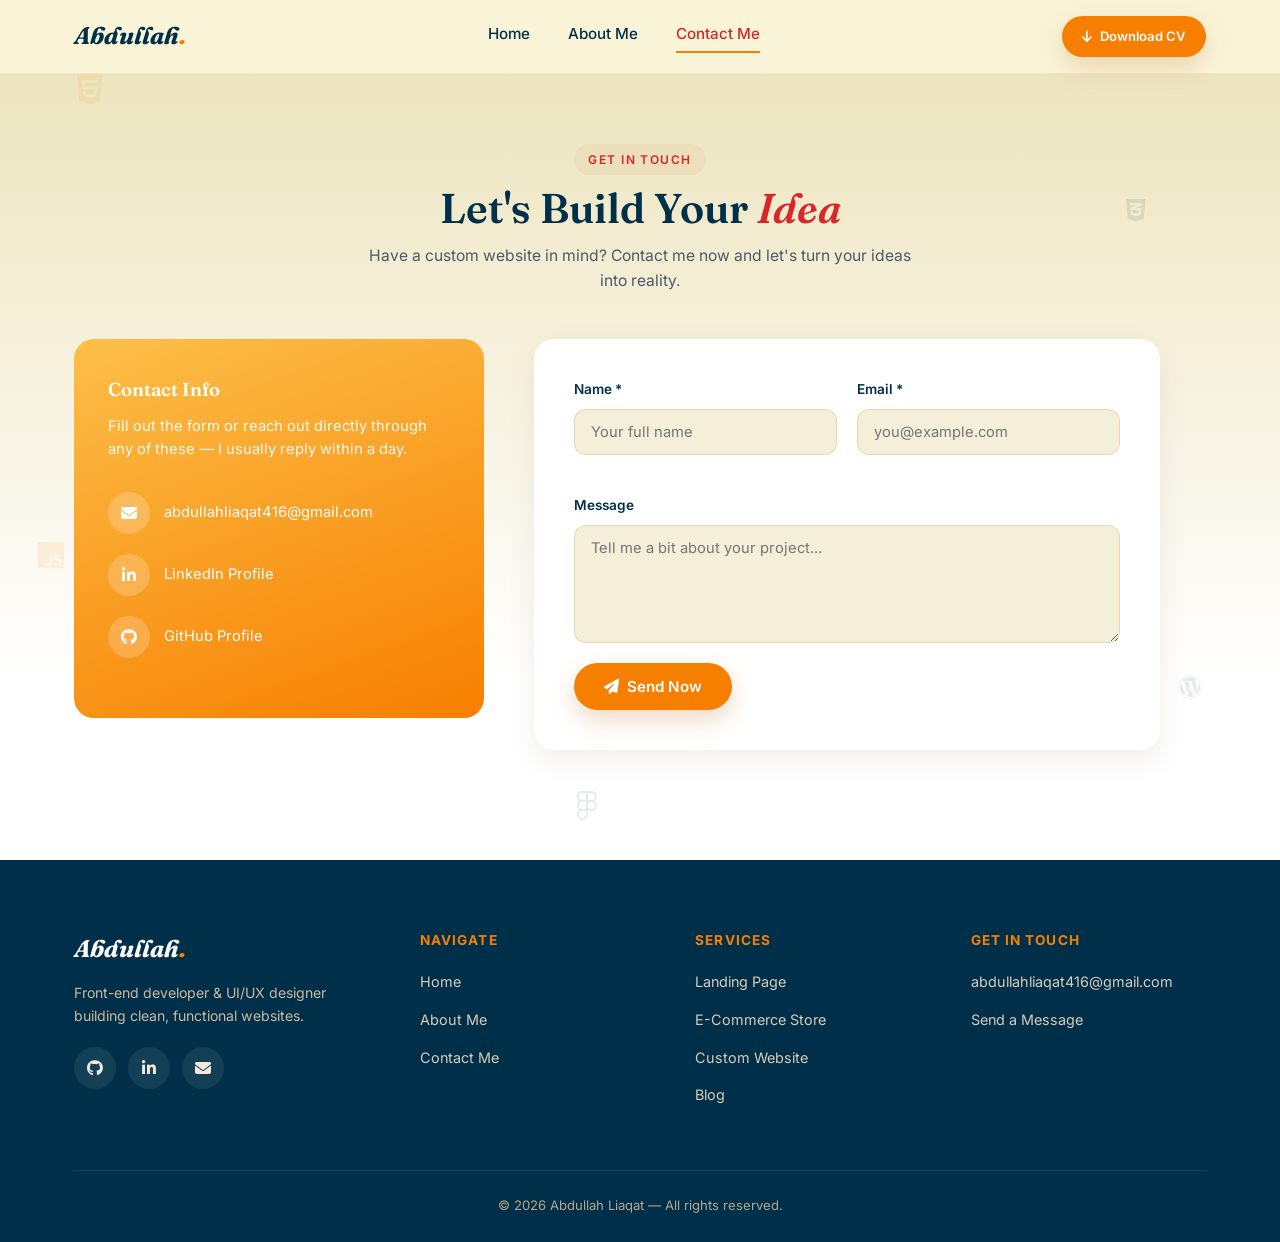
==== contact.html @ 0ad5adff "First Draft First Draft. Where 3 landing pages is only putted." ====
<!DOCTYPE html>
<html lang="en">
<head>
<meta charset="UTF-8">
<meta name="viewport" content="width=device-width, initial-scale=1.0, maximum-scale=5.0">
<title>Contact Me — Abdullah</title>
<link rel="stylesheet" href="style.css">
<link rel="stylesheet" href="https://cdnjs.cloudflare.com/ajax/libs/font-awesome/6.5.1/css/all.min.css">
</head>
<body>

<div class="bg-icons">
  <i class="fa-brands fa-html5"></i>
  <i class="fa-brands fa-css3-alt"></i>
  <i class="fa-brands fa-js"></i>
  <i class="fa-brands fa-wordpress"></i>
  <i class="fa-solid fa-pen-ruler"></i>
  <i class="fa-brands fa-figma"></i>
</div>

<header class="navbar">
  <div class="container nav-inner">
    <a href="index.html" class="logo">Abdullah<span>.</span></a>
    <nav class="nav-links">
      <a href="index.html">Home</a>
      <a href="about.html">About Me</a>
      <a href="contact.html">Contact Me</a>
    </nav>
    <div class="nav-cta">
      <a href="#" class="btn btn-primary btn-sm"><i class="fa-solid fa-arrow-down"></i> Download CV</a>
      <button class="hamburger" aria-label="Toggle menu"><span></span><span></span><span></span></button>
    </div>
  </div>
</header>

<section style="padding-top:70px;">
  <div class="container">
    <span class="eyebrow" style="display:block;text-align:center;width:fit-content;margin:0 auto 10px;">Get In Touch</span>
    <h2 class="section-title reveal">Let's Build Your <span class="accent">Idea</span></h2>
    <p class="section-sub reveal">Have a custom website in mind? Contact me now and let's turn your ideas into reality.</p>

    <div class="contact-grid">
      <div class="contact-info-card reveal">
        <h3>Contact Info</h3>
        <p>Fill out the form or reach out directly through any of these — I usually reply within a day.</p>

        <div class="contact-info-row">
          <a class="circle-icon" href="https://mail.google.com/mail/?view=cm&fs=1&to=abdullahliaqat416@gmail.com&su=Let's%20Work%20Together" target="_blank"><i class="fa-solid fa-envelope"></i></a>

          <span>abdullahliaqat416@gmail.com</span>
        </div>
        <div class="contact-info-row">
           <a class="circle-icon" href="https://www.linkedin.com/in/abdullah-liaqat-480a60387" target="_blank"><i class="fa-brands fa-linkedin-in"></i></a>

          <a href="https://www.linkedin.com/in/abdullah-liaqat-480a60387" target="_blank">LinkedIn Profile</a>
        </div>
        <div class="contact-info-row">
          <a href="https://github.com/abdullahliaqat416-coder" target="_blank" class="circle-icon"><i class="fa-brands fa-github"></i></a>
          <a href="https://github.com/abdullahliaqat416-coder" target="_blank">GitHub Profile</a>
        </div>
      </div>

      <form class="contact-form reveal" id="contactForm">
        <div class="form-row">
          <div class="form-group">
            <label for="cf-name">Name *</label>
            <input type="text" id="cf-name" name="name" placeholder="Your full name" required>
          </div>
          <div class="form-group">
            <label for="cf-email">Email *</label>
            <input type="email" id="cf-email" name="email" placeholder="you@example.com" required>
          </div>
        </div>
        <div class="form-group">
          <label for="cf-order">Message</label>
          <textarea id="cf-order" name="order" rows="5" placeholder="Tell me a bit about your project..."></textarea>
        </div>
        <button type="submit" class="btn btn-primary"><i class="fa-solid fa-paper-plane"></i> Send Now</button>
        <div class="form-success" id="formSuccess"></div>
      </form>
    </div>
  </div>
</section>

<footer style="margin-top:20px;">
  <div class="container">
    <div class="footer-grid">
      <div class="footer-brand">
        <a href="index.html" class="logo">Abdullah<span>.</span></a>
        <p>Front-end developer &amp; UI/UX designer building clean, functional websites.</p>
        <div class="footer-socials">
          <a href="https://github.com/abdullahliaqat416-coder" target="_blank" class="circle-icon" aria-label="GitHub"><i class="fa-brands fa-github"></i></a>
          <a href="https://www.linkedin.com/in/abdullah-liaqat-480a60387" target="_blank" class="circle-icon" aria-label="LinkedIn"><i class="fa-brands fa-linkedin-in"></i></a>
          <a href="https://mail.google.com/mail/?view=cm&fs=1&to=abdullahliaqat416@gmail.com&su=Let's%20Work%20Together" target="_blank" class="circle-icon" aria-label="Email"><i class="fa-solid fa-envelope"></i></a>
        </div>
      </div>
      <div class="footer-col">
        <h5>Navigate</h5>
        <ul>
          <li><a href="index.html">Home</a></li>
          <li><a href="about.html">About Me</a></li>
          <li><a href="contact.html">Contact Me</a></li>
        </ul>
      </div>
      <div class="footer-col">
        <h5>Services</h5>
        <ul>
          <li><a href="index.html#services">Landing Page</a></li>
          <li><a href="index.html#services">E-Commerce Store</a></li>
          <li><a href="index.html#services">Custom Website</a></li>
          <li><a href="index.html#services">Blog</a></li>
        </ul>
      </div>
      <div class="footer-col">
        <h5>Get In Touch</h5>
        <ul>
          <li><a href="https://mail.google.com/mail/?view=cm&fs=1&to=abdullahliaqat416@gmail.com&su=Let's%20Work%20Together" target="_blank">abdullahliaqat416@gmail.com</a></li>
          <li><a href="contact.html">Send a Message</a></li>
        </ul>
      </div>
    </div>
    <div class="footer-bottom">© 2026 Abdullah Liaqat — All rights reserved.</div>
  </div>
</footer>

<script src="script.js"></script>
</body>
</html>
---- style.css ----
/* =========================================================
   Abdullah — Portfolio | style.css
   Palette: Golden Summer Fields
   ========================================================= */

@import url('https://fonts.googleapis.com/css2?family=Fraunces:ital,opsz,wght@0,9..144,400;0,9..144,600;0,9..144,700;1,9..144,500&family=Inter:wght@400;500;600;700&display=swap');

:root{
  --bronze: #F77F00;        /* Vivid Tangerine — primary accent / buttons */
  --bronze-dark: #D62828;   /* Flag Red — hover states, strong accent */
  --papaya: #EAE2B7;        /* Vanilla Custard — background top */
  --cornsilk: #F5EFD9;      /* Vanilla Custard, lightened — background mid / form fields */
  --beige: #FCE9C6;         /* Sunflower Gold, lightened — section backgrounds */
  --tea: #FCBF49;           /* Sunflower Gold — gradients, highlights */
  --tea-dark: #003049;      /* Deep Space Blue — icon accents, dark UI bits */

  --ink: #003049;           /* Deep Space Blue — main text / dark footer bg */
  --ink-soft: #4a5a68;      /* softened navy — secondary/paragraph text */
  --white: #ffffff;

  --radius: 20px;
  --radius-sm: 12px;
  --shadow: 0 10px 30px rgba(75, 53, 30, 0.08);
  --shadow-hover: 0 16px 40px rgba(75, 53, 30, 0.14);

  --font-display: 'Fraunces', serif;
  --font-body: 'Inter', sans-serif;
}

*{ margin:0; padding:0; box-sizing:border-box; }
html{ scroll-behavior:smooth; }

body{
  font-family: var(--font-body);
  color: var(--ink);
  background: linear-gradient(180deg, var(--papaya) 0%, var(--cornsilk) 26%, #ffffff 55%);
  overflow-x: hidden;
  line-height: 1.6;
}

img{ max-width:100%; display:block; }
a{ text-decoration:none; color:inherit; }
ul{ list-style:none; }
button{ font-family:inherit; cursor:pointer; border:none; background:none; }

.container{
  width:100%;
  max-width: 1180px;
  margin: 0 auto;
  padding: 0 24px;
}

.eyebrow{
  display:inline-block;
  font-family: var(--font-body);
  font-weight:600;
  letter-spacing: .12em;
  text-transform: uppercase;
  font-size: 0.75rem;
  color: var(--bronze-dark);
  background: rgba(212,163,115,0.14);
  padding: 6px 14px;
  border-radius: 999px;
  margin-bottom: 14px;
}

h1,h2,h3,h4{
  font-family: var(--font-display);
  color: var(--ink);
  line-height: 1.15;
  font-weight: 600;
}

.section-title{
  font-size: clamp(1.8rem, 3.4vw, 2.6rem);
  text-align:center;
  margin-bottom: 10px;
}
.section-sub{
  text-align:center;
  color: var(--ink-soft);
  max-width: 560px;
  margin: 0 auto 46px;
  font-size: 0.98rem;
}
.accent{ color: var(--bronze-dark); font-style: italic; }

section{ position:relative; padding: 90px 0; }

/* ---------- Buttons ---------- */
.btn{
  display:inline-flex;
  align-items:center;
  justify-content:center;
  gap:8px;
  padding: 14px 30px;
  border-radius: 999px;
  font-weight:600;
  font-size: 0.95rem;
  transition: transform .25s ease, box-shadow .25s ease, background .25s ease, color .25s ease;
}
.btn-primary{
  background: var(--bronze);
  color: #fff;
  box-shadow: 0 10px 24px rgba(212,163,115,0.4);
}
.btn-primary:hover{
  background: var(--bronze-dark);
  transform: translateY(-3px);
  box-shadow: 0 14px 30px rgba(212,163,115,0.5);
}
.btn-outline{
  background: transparent;
  color: var(--ink);
  border: 1.5px solid var(--ink);
}
.btn-outline:hover{
  background: var(--ink);
  color: #fff;
  transform: translateY(-3px);
}
.btn-sm{ padding: 10px 20px; font-size: 0.82rem; }

/* ---------- Floating background icons (ambient, whole page) ---------- */
.bg-icons{
  position: fixed;
  inset: 0;
  pointer-events: none;
  z-index: 0;
  overflow: hidden;
}
.bg-icons i{
  position:absolute;
  color: var(--bronze);
  opacity: 0.10;
  animation: drift 16s ease-in-out infinite;
}
.bg-icons i:nth-child(1){ top:8%; left:6%; font-size:34px; animation-duration:14s; }
.bg-icons i:nth-child(2){ top:22%; left:88%; font-size:26px; animation-duration:18s; animation-delay:1s; color:var(--tea-dark);}
.bg-icons i:nth-child(3){ top:60%; left:3%; font-size:30px; animation-duration:20s; animation-delay:2s; }
.bg-icons i:nth-child(4){ top:75%; left:92%; font-size:24px; animation-duration:15s; animation-delay:.5s; color:var(--tea-dark);}
.bg-icons i:nth-child(5){ top:40%; left:50%; font-size:20px; animation-duration:22s; animation-delay:3s; }
.bg-icons i:nth-child(6){ top:88%; left:45%; font-size:28px; animation-duration:17s; animation-delay:1.5s; color:var(--tea-dark);}

@keyframes drift{
  0%,100%{ transform: translate(0,0) rotate(0deg); }
  50%{ transform: translate(18px,-24px) rotate(12deg); }
}

/* ---------- Navbar ---------- */
.navbar{
  position: sticky;
  top:0;
  z-index: 100;
  background: rgba(254,250,224,0.75);
  backdrop-filter: blur(14px);
  -webkit-backdrop-filter: blur(14px);
  border-bottom: 1px solid rgba(212,163,115,0.18);
}
.nav-inner{
  display:flex;
  align-items:center;
  justify-content: space-between;
  padding: 16px 24px;
}
.logo{
  font-family: var(--font-display);
  font-style: italic;
  font-weight: 700;
  font-size: 1.5rem;
  color: var(--ink);
}
.logo span{ color: var(--bronze); }

.nav-links{
  display:flex;
  gap: 38px;
}
.nav-links a{
  position: relative;
  font-weight: 500;
  font-size: 0.95rem;
  color: var(--ink);
  padding-bottom: 4px;
}
.nav-links a::after{
  content:'';
  position:absolute;
  left:0; bottom:-2px;
  width:0%;
  height:2px;
  background: var(--bronze);
  transition: width .35s ease;
}
.nav-links a:hover::after,
.nav-links a.active::after{ width:100%; }
.nav-links a.active{ color: var(--bronze-dark); }

.nav-cta{ display:flex; align-items:center; gap:14px; }
.hamburger{
  display:none;
  flex-direction:column;
  gap:5px;
  z-index: 200;
}
.hamburger span{
  width:26px; height:2px; background:var(--ink); border-radius:2px;
  transition: all .3s ease;
}
.hamburger.open span:nth-child(1){ transform: translateY(7px) rotate(45deg); }
.hamburger.open span:nth-child(2){ opacity:0; }
.hamburger.open span:nth-child(3){ transform: translateY(-7px) rotate(-45deg); }

/* ---------- Hero ---------- */
.hero{
  padding: 70px 0 40px;
}
.hero-inner{
  display:grid;
  grid-template-columns: 1.05fr 0.95fr;
  align-items:center;
  gap: 40px;
}
.hero-text h1{
  font-size: clamp(2.3rem, 5vw, 3.4rem);
  margin-bottom: 18px;
}
.hero-text p{
  color: var(--ink-soft);
  max-width: 460px;
  margin-bottom: 30px;
  font-size: 1.02rem;
}
.hero-socials{
  display:flex;
  gap: 14px;
  margin-bottom: 34px;
}
.circle-icon{
  width: 42px; height:42px;
  border-radius: 50%;
  display:flex; align-items:center; justify-content:center;
  background: #fff;
  color: var(--bronze-dark);
  box-shadow: var(--shadow);
  font-size: 1rem;
  transition: transform .25s ease, background .25s ease, color .25s ease;
}
.circle-icon:hover{
  background: var(--bronze);
  color:#fff;
  transform: translateY(-4px);
}
.hero-btns{ display:flex; gap:16px; flex-wrap: wrap; }

/* Hero image with orbiting badges */
.hero-visual{
  position: relative;
  display:flex;
  align-items:center;
  justify-content:center;
  height: 420px;
}
.hero-photo-wrap{
  width: 350px; height: 350px;
  border-radius: 50%;
  /* background: linear-gradient(160deg, var(--beige), var(--papaya)); */
  display:flex; align-items:center; justify-content:center;
  box-shadow: var(--shadow-hover);
  position:relative;
  z-index: 2;
}

/* rotating traveling-line ring around the photo
.hero-photo-wrap::before{
  content:'';
  position:absolute;
  inset: 10px;
  border-radius:50%;
  background: conic-gradient(
    from 0deg,
    transparent 0%,
    var(--bronze) 8%,
    var(--tea) 14%,
    transparent 22%,
    transparent 100%
  );
  animation: ring-travel 4s linear infinite;
  z-index: 0;
}
.hero-photo-wrap::after{
  content:'';
  position:absolute;
  inset: 1px;
  border-radius:50%;
  background: linear-gradient(160deg, var(--beige), var(--papaya));
  z-index: 1;
}
@keyframes ring-travel{
  from{ transform: rotate(0deg); }
  to{ transform: rotate(360deg); }
} */

.hero-photo{
  width: 360px; height:360px;
  border-radius: 50%;
  /* background: linear-gradient(160deg, var(--tea), var(--bronze)); */
  display:flex; align-items:center; justify-content:center;
  color:#fff;
  font-family: var(--font-display);
  font-size: 4rem;
  font-weight:700;
  overflow:hidden;
  position: relative;
  z-index: 2;
}
.hero-photo img{
  width:100%;
  height:100%;
  object-fit: cover;
  object-position: 50% 15%;
  border-radius:50%;
}

.orbit-badge{
  position:absolute;
  width: 58px; height:58px;
  border-radius: 16px;
  background:#fff;
  box-shadow: var(--shadow);
  display:flex; align-items:center; justify-content:center;
  font-size: 1.4rem;
  z-index: 3;
  animation: float-badge 6s ease-in-out infinite;
}
.orbit-badge.b1{ top: 0%; left: 6%; color:#E44D26; animation-delay:0s; }
.orbit-badge.b2{ top: 8%; right: 0%; color:#264DE4; animation-delay:.6s; }
.orbit-badge.b3{ top: 46%; left: -6%; color:#F0DB4F; animation-delay:1.2s; }
.orbit-badge.b4{ top: 46%; right: -6%; color:#21759B; animation-delay:1.8s; }
.orbit-badge.b5{ bottom: 6%; left: 10%; color:var(--tea-dark); animation-delay:2.4s; }
.orbit-badge.b6{ bottom: 0%; right: 12%; color:var(--bronze-dark); animation-delay:3s; }

@keyframes float-badge{
  0%,100%{ transform: translateY(0) scale(1); }
  50%{ transform: translateY(-14px) scale(1.05); }
}

/* ---------- Skills ---------- */
.skills-grid{
  display:grid;
  grid-template-columns: repeat(4, 1fr);
  gap: 24px;
}
.skill-card{
  background:#fff;
  border-radius: var(--radius);
  padding: 28px 18px;
  text-align:center;
  box-shadow: var(--shadow);
  transition: transform .3s ease, box-shadow .3s ease;
}
.skill-card:hover{ transform: translateY(-8px); box-shadow: var(--shadow-hover); }
.skill-icon{
  width:56px; height:56px;
  border-radius:50%;
  margin: 0 auto 14px;
  display:flex; align-items:center; justify-content:center;
  background: var(--papaya);
  font-size: 1.5rem;
  color: var(--bronze-dark);
}
.skill-card h4{ font-size: 1rem; font-family: var(--font-body); font-weight:600; }

/* ---------- Services ---------- */
.services-grid{
  display:grid;
  grid-template-columns: repeat(4, 1fr);
  gap: 24px;
}
.service-card{
  background: #fff;
  border-radius: var(--radius);
  padding: 34px 24px;
  box-shadow: var(--shadow);
  transition: transform .3s ease, box-shadow .3s ease;
  opacity: 1;
}
.service-card:hover{ transform: translateY(-8px); box-shadow: var(--shadow-hover); }
.service-icon{
  width:52px; height:52px;
  border-radius: 14px;
  background: linear-gradient(160deg, var(--tea), var(--bronze));
  color:#fff;
  display:flex; align-items:center; justify-content:center;
  font-size: 1.3rem;
  margin-bottom: 18px;
}
.service-card h4{ font-size: 1.1rem; margin-bottom: 8px; }
.service-card p{ color: var(--ink-soft); font-size: 0.9rem; }

.extra-services{
  display:none;
  grid-template-columns: repeat(4, 1fr);
  gap: 24px;
  margin-top: 24px;
}
.extra-services.show{ display:grid; }

.see-more-wrap{ text-align:center; margin-top: 40px; }

/* ---------- Projects ---------- */
.project-tabs{
  display:flex;
  justify-content:center;
  gap: 14px;
  flex-wrap: wrap;
  margin-bottom: 44px;
}
.tab-btn{
  padding: 12px 24px;
  border-radius: 999px;
  background: #fff;
  color: var(--ink);
  font-weight: 600;
  font-size: 0.9rem;
  box-shadow: var(--shadow);
  transition: all .3s ease;
}
.tab-btn.active, .tab-btn:hover{
  background: var(--bronze);
  color: #fff;
}
.project-panel{ display:none; }
.project-panel.active{ display:block; }
.project-grid{
  display:grid;
  grid-template-columns: repeat(3, 1fr);
  gap: 26px;
}
.project-card{
  background:#fff;
  border-radius: var(--radius);
  overflow:hidden;
  box-shadow: var(--shadow);
  transition: transform .3s ease, box-shadow .3s ease;
}
.project-card:hover{ transform: translateY(-6px); box-shadow: var(--shadow-hover); border: 0.5px solid black ; }
.project-thumb{
  width:100%; height: 170px;
  object-fit: cover;
  background: var(--beige);
}
.project-body{ padding: 18px 20px 22px; }
.project-body h4{ font-size: 1rem; margin-bottom: 4px; }
.project-body p{ font-size: 0.85rem; color: var(--ink-soft); margin-bottom: 14px; }
.source-btn{
  display:inline-flex; align-items:center; gap:8px;
  font-size: 0.82rem; font-weight:600;
  color: var(--bronze-dark);
  border: 1.5px solid var(--bronze);
  padding: 8px 16px;
  border-radius: 999px;
  transition: all .25s ease;
}
.source-btn:hover{ background: var(--bronze); color:#fff; }
/* ---------- Project links (View Live + Source) ---------- */
.project-links{
  display:flex;
  gap: 10px;
  flex-wrap: wrap;
}
.view-btn{
  display:inline-flex; align-items:center; gap:8px;
  font-size: 0.82rem; font-weight:600;
  color:#fff;
  background: var(--bronze);
  padding: 8px 16px;
  border-radius: 999px;
  box-shadow: 0 6px 14px rgba(212,163,115,0.35);
  transition: all .25s ease;
}
.view-btn:hover{
  background: var(--bronze-dark);
  transform: translateY(-2px);
  box-shadow: 0 10px 20px rgba(212,163,115,0.45);
}

/* ---------- Extra projects (See More) ---------- */
.extra-project{ display:none; }
.project-grid.show-extra .extra-project{ display:block; }

.project-see-more-wrap{
  text-align:center;
  margin-top: 36px;
}
.project-see-more{
  display:inline-flex; align-items:center; gap:8px;
  padding: 12px 26px;
  border-radius: 999px;
  background: transparent;
  color: var(--ink);
  border: 1.5px solid var(--ink);
  font-weight: 600;
  font-size: 0.9rem;
  transition: all .3s ease;
}
.project-see-more:hover{
  background: var(--ink);
  color: #fff;
  transform: translateY(-2px);
}

/* ---------- Marquee (tech strip) ---------- */
.marquee-wrap{
  padding: 60px 0 30px;
  overflow:hidden;
}
.marquee{
  display:flex;
  gap: 60px;
  width: max-content;
  animation: scroll-left 18s linear infinite;
}
.marquee-item{
  display:flex; align-items:center; gap:12px;
  font-family: var(--font-display);
  font-size: 1.4rem;
  color: var(--ink-soft);
  opacity: .55;
}
.marquee-item i{ font-size: 1.6rem; color: var(--bronze); }
@keyframes scroll-left{
  from{ transform: translateX(0); }
  to{ transform: translateX(-50%); }
}

.ready-banner{
  text-align:center;
  margin-top: 40px;
}
.ready-banner h3{
  font-size: clamp(1.5rem, 3vw, 2.1rem);
  margin-bottom: 12px;
}
.ready-banner p{ color: var(--ink-soft); margin-bottom: 26px; }

/* ---------- About page specific ---------- */
.about-hero{
  display:grid;
  grid-template-columns: 0.9fr 1.1fr;
  gap: 50px;
  align-items:center;
}
.about-photo{
  width: 100%;
  aspect-ratio: 1/1;
  border-radius: 50%;
  background: linear-gradient(160deg, var(--tea), var(--papaya));
  box-shadow: var(--shadow-hover);
  display:flex; align-items:center; justify-content:center;
  font-family: var(--font-display);
  font-size: 5rem;
  color: #fff;
  max-width: 340px;
  margin: 0 auto;
}
.stat-row{
  display:flex;
  gap: 30px;
  margin: 30px 0;
}
.stat-item h3{ font-size: 1.8rem; color: var(--bronze-dark); }
.stat-item span{ font-size: 0.82rem; color: var(--ink-soft); }

.timeline{
  margin-top: 90px;
}
.timeline-row{
  display:grid;
  grid-template-columns: 140px 1fr;
  gap: 24px;
  padding: 26px 0;
  border-bottom: 1px solid rgba(212,163,115,0.25);
}
.timeline-row span.year{
  font-family: var(--font-display);
  font-weight:600;
  color: var(--bronze-dark);
}
.timeline-row h4{ font-size: 1.05rem; margin-bottom: 6px; }
.timeline-row p{ color: var(--ink-soft); font-size: 0.9rem; }

/* ---------- Contact page ---------- */
.contact-grid{
  display:grid;
  grid-template-columns: 0.9fr 1.1fr;
  gap: 50px;
}
.contact-info-card{
  background: linear-gradient(160deg, var(--tea), var(--bronze));
  border-radius: var(--radius);
  padding: 40px 34px;
  color:#fff;
  height: fit-content;
}
.contact-info-card h3{ color:#fff; margin-bottom: 14px; }
.contact-info-card p{ opacity:.92; margin-bottom: 30px; font-size: 0.92rem; }
.contact-info-row{
  display:flex; align-items:center; gap:14px;
  margin-bottom: 20px;
  font-size: 0.92rem;
}
.contact-info-row .circle-icon{ background: rgba(255,255,255,0.2); color:#fff; box-shadow:none; }
.contact-info-row .circle-icon:hover{ background:#fff; color: var(--bronze-dark); }

.contact-form{
  background: #fff;
  border-radius: var(--radius);
  padding: 40px;
  box-shadow: var(--shadow);
}
.form-row{ display:grid; grid-template-columns: 1fr 1fr; gap:20px; margin-bottom: 20px;}
.form-group{ margin-bottom: 20px; display:flex; flex-direction:column; gap:8px; }
.form-group label{ font-size: 0.85rem; font-weight:600; color: var(--ink); }
.form-group input, .form-group textarea{
  padding: 13px 16px;
  border-radius: var(--radius-sm);
  border: 1.5px solid rgba(212,163,115,0.35);
  font-family: var(--font-body);
  font-size: 0.92rem;
  background: var(--cornsilk);
  transition: border .25s ease, box-shadow .25s ease;
}
.form-group input:focus, .form-group textarea:focus{
  outline:none;
  border-color: var(--bronze);
  box-shadow: 0 0 0 4px rgba(212,163,115,0.15);
}
.form-note{ font-size: 0.78rem; color: var(--ink-soft); margin-top: -4px; }
.form-success{
  display:none;
  background: var(--beige);
  color: var(--ink);
  padding: 14px 18px;
  border-radius: var(--radius-sm);
  margin-top: 18px;
  font-size: 0.9rem;
  font-weight: 500;
}
.form-success.show{ display:block; }

/* ---------- Footer ---------- */
footer{
  background: var(--ink);
  color: #f2e9dc;
  padding: 70px 0 26px;
  margin-top: 60px;
}
.footer-grid{
  display:grid;
  grid-template-columns: 1.3fr 1fr 1fr 1fr;
  gap: 40px;
  margin-bottom: 50px;
}
.footer-brand .logo{ color:#fff; }
.footer-brand .logo span{ color: var(--bronze); }
.footer-brand p{ margin-top: 14px; color: #cbb99f; font-size: 0.88rem; max-width: 260px; }
.footer-socials{ display:flex; gap:12px; margin-top: 20px; }
.footer-socials .circle-icon{ background: rgba(255,255,255,0.08); color: #f2e9dc; box-shadow:none; }
.footer-socials .circle-icon:hover{ background: var(--bronze); color:#fff; }
.footer-col h5{
  font-family: var(--font-body);
  font-size: 0.85rem;
  text-transform: uppercase;
  letter-spacing: .08em;
  color: var(--bronze);
  margin-bottom: 18px;
}
.footer-col ul li{ margin-bottom: 12px; }
.footer-col ul li a{
  color: #d8cbb8;
  font-size: 0.9rem;
  transition: color .25s ease, padding-left .25s ease;
}
.footer-col ul li a:hover{ color: #fff; padding-left: 4px; }
.footer-bottom{
  border-top: 1px solid rgba(255,255,255,0.1);
  padding-top: 24px;
  text-align:center;
  font-size: 0.82rem;
  color: #b7a68c;
}

/* ---------- Scroll reveal ---------- */
.reveal{
  opacity:0;
  transform: translateY(28px);
  transition: opacity .7s ease, transform .7s ease;
}
.reveal.in-view{ opacity:1; transform: translateY(0); }

/* =========================================================
   Responsive
   ========================================================= */
@media (max-width: 1024px){
  .hero-inner, .about-hero, .contact-grid{ grid-template-columns: 1fr; }
  .hero-visual{ order:-1; height: 340px; }
  .skills-grid, .services-grid, .extra-services{ grid-template-columns: repeat(2,1fr); }
  .project-grid{ grid-template-columns: repeat(2,1fr); }
  .footer-grid{ grid-template-columns: 1fr 1fr; }
}

@media (max-width: 768px){
  .nav-links{
    position: fixed;
    top:0; right:0;
    height:100vh;
    width: min(75%, 300px);
    background: var(--cornsilk);
    flex-direction: column;
    justify-content:center;
    align-items:flex-start;
    padding: 40px;
    gap: 30px;
    transform: translateX(100%);
    transition: transform .4s ease;
    box-shadow: -10px 0 30px rgba(0,0,0,0.08);
  }
  .nav-links.open{ transform: translateX(0); }
  .hamburger{ display:flex; }
  .nav-cta .btn{ display:none; }

  .hero-text p{ max-width: 100%; }
  .hero-btns{ justify-content:center; }
  .hero-text{ text-align:center; }
  .hero-socials{ justify-content:center; }

  .skills-grid, .services-grid, .extra-services{ grid-template-columns: repeat(2,1fr); }
  .project-grid{ grid-template-columns: 1fr; }
  .form-row{ grid-template-columns: 1fr; }
  .footer-grid{ grid-template-columns: 1fr 1fr; gap: 30px; }
  .about-hero{ text-align:center; }
  .stat-row{ justify-content:center; }
  .timeline-row{ grid-template-columns: 1fr; gap:6px; }
}

@media (max-width: 480px){
  section{ padding: 60px 0; }
  .skills-grid, .services-grid, .extra-services{ grid-template-columns: 1fr; }
  .footer-grid{ grid-template-columns: 1fr; }
  .hero-photo-wrap{ width:220px; height:220px; }
  .hero-photo{ width:190px; height:190px; font-size:2.6rem; }
  .orbit-badge{ width:46px; height:46px; font-size:1.1rem; }
}

@media (prefers-reduced-motion: reduce){
  *{ animation-duration: 0.001ms !important; animation-iteration-count: 1 !important; transition-duration: 0.001ms !important; }
}
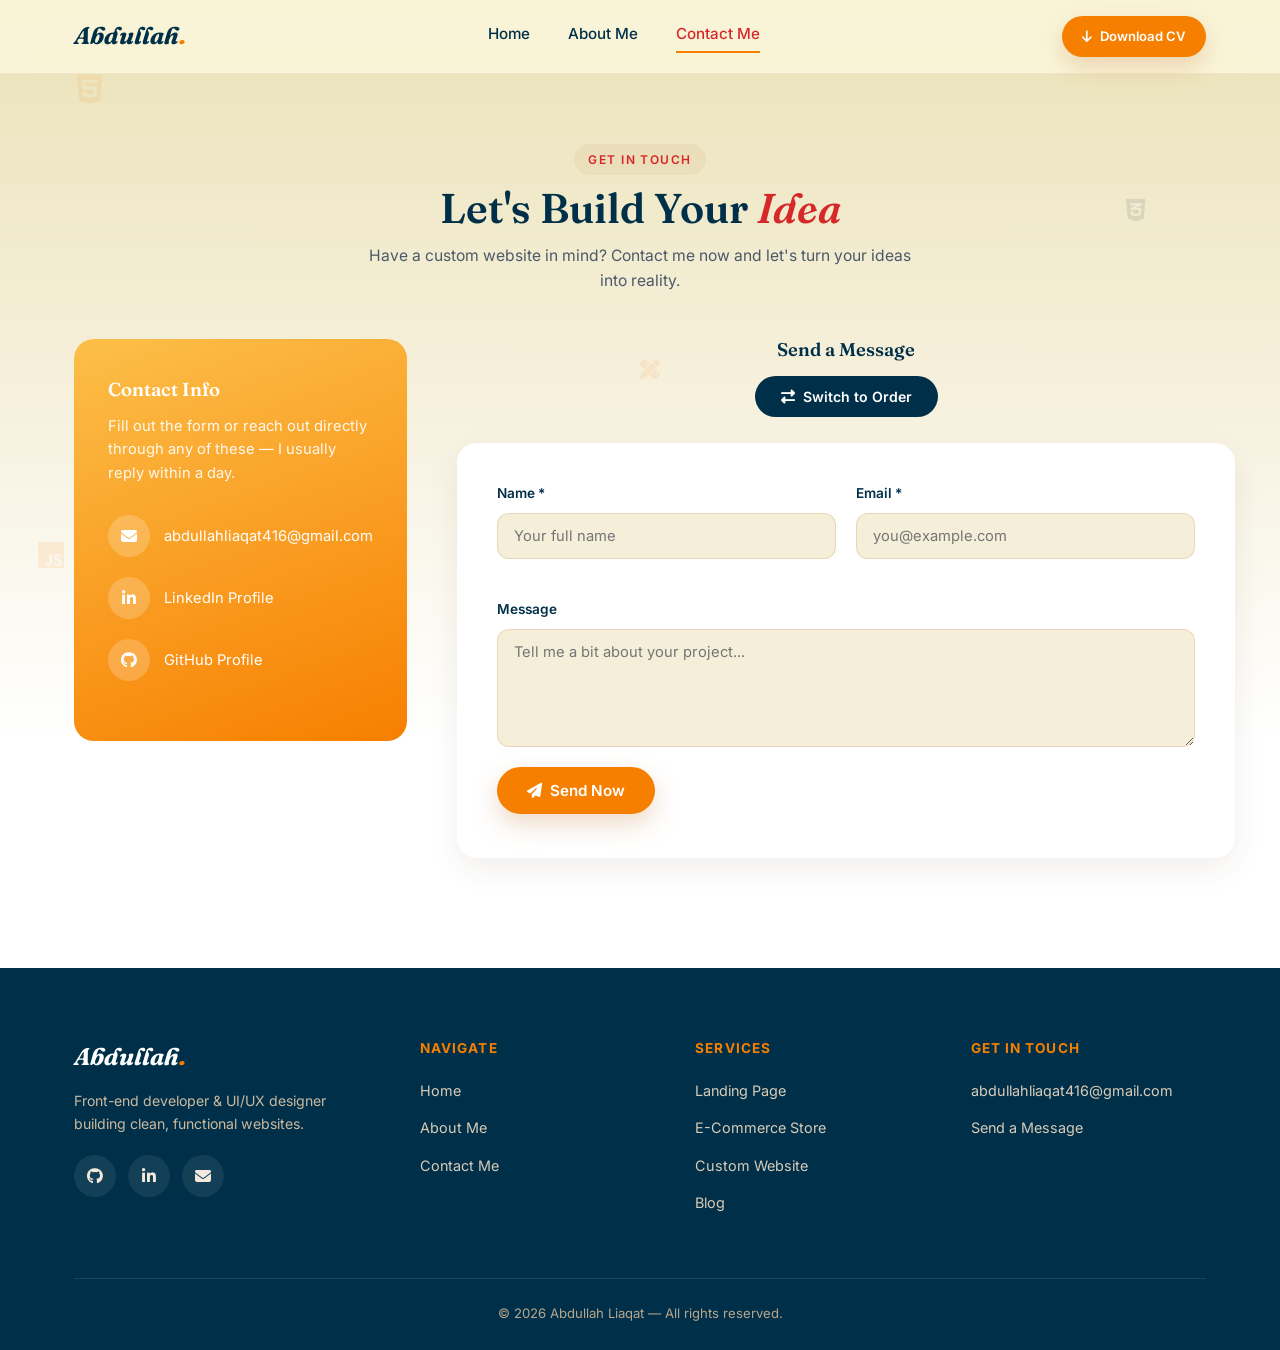
==== commit 0e503809: "enhance portfolio" ====
--- a/contact.html
+++ b/contact.html
@@ -60,24 +60,64 @@
         </div>
       </div>
 
-      <form class="contact-form reveal" id="contactForm">
-        <div class="form-row">
-          <div class="form-group">
-            <label for="cf-name">Name *</label>
-            <input type="text" id="cf-name" name="name" placeholder="Your full name" required>
-          </div>
-          <div class="form-group">
-            <label for="cf-email">Email *</label>
-            <input type="email" id="cf-email" name="email" placeholder="you@example.com" required>
+      <div class="contact-form-card reveal">
+        <h3 class="form-card-title">Send a Message</h3>
+        <button type="button" class="form-toggle-btn" id="formModeToggle">
+          <i class="fa-solid fa-right-left"></i> <span>Switch to Order</span>
+        </button>
+
+        <div class="form-viewport">
+          <div class="form-slider" id="formSlider">
+
+            <div class="form-pane">
+              <form class="contact-form" id="contactForm">
+                <input type="hidden" name="access_key" value="22f5c1d7-6604-473d-aacf-0ec9e0432d94">
+                <input type="hidden" name="subject" value="New message from Abdullah Portfolio Contact Form">
+                <input type="hidden" name="service" id="cf-service" value="">
+                <input type="checkbox" name="botcheck" style="display:none" tabindex="-1" autocomplete="off">
+                <div class="form-row">
+                  <div class="form-group">
+                    <label for="cf-name">Name *</label>
+                    <input type="text" id="cf-name" name="name" placeholder="Your full name" required>
+                  </div>
+                  <div class="form-group">
+                    <label for="cf-email">Email *</label>
+                    <input type="email" id="cf-email" name="email" placeholder="you@example.com" required>
+                  </div>
+                </div>
+                <div class="form-group" id="cf-service-tag-wrap" style="display:none;">
+                  <span class="service-tag" id="cf-service-tag"></span>
+                </div>
+                <div class="form-group">
+                  <label for="cf-order">Message</label>
+                  <textarea id="cf-order" name="message" rows="5" placeholder="Tell me a bit about your project..."></textarea>
+                </div>
+                <button type="submit" class="btn btn-primary"><i class="fa-solid fa-paper-plane"></i> Send Now</button>
+                <div class="form-success" id="formSuccess"></div>
+              </form>
+            </div>
+
+            <div class="form-pane">
+              <div class="order-panel">
+                <h3>Select a Service</h3>
+                <p>Pick what you need — I'll get in touch about that service.</p>
+                <div class="order-services-grid" id="orderServicesGrid">
+                  <button type="button" class="order-chip" data-service="Landing Pages"><i class="fa-solid fa-file-lines"></i> Landing Pages</button>
+                  <button type="button" class="order-chip" data-service="E-Commerce Store"><i class="fa-solid fa-cart-shopping"></i> E-Commerce Store</button>
+                  <button type="button" class="order-chip" data-service="Custom Website"><i class="fa-solid fa-globe"></i> Custom Website</button>
+                  <button type="button" class="order-chip" data-service="Blogs"><i class="fa-solid fa-pen-nib"></i> Blogs</button>
+                  <button type="button" class="order-chip" data-service="WordPress Website"><i class="fa-brands fa-wordpress-simple"></i> WordPress Website</button>
+                  <button type="button" class="order-chip" data-service="UI/UX Design"><i class="fa-solid fa-compass-drafting"></i> UI/UX Design</button>
+                  <button type="button" class="order-chip" data-service="Chrome Extension Development"><i class="fa-brands fa-chrome"></i> Chrome Extension</button>
+                  <button type="button" class="order-chip" data-service="SaaS App Development"><i class="fa-solid fa-robot"></i> SaaS App</button>
+                  <button type="button" class="order-chip" data-service="Web App Development"><i class="fa-solid fa-laptop-code"></i> Web App</button>
+                </div>
+              </div>
+            </div>
+
           </div>
         </div>
-        <div class="form-group">
-          <label for="cf-order">Message</label>
-          <textarea id="cf-order" name="order" rows="5" placeholder="Tell me a bit about your project..."></textarea>
-        </div>
-        <button type="submit" class="btn btn-primary"><i class="fa-solid fa-paper-plane"></i> Send Now</button>
-        <div class="form-success" id="formSuccess"></div>
-      </form>
+      </div>
     </div>
   </div>
 </section>
--- a/style.css
+++ b/style.css
@@ -85,6 +85,32 @@
 }
 .accent{ color: var(--bronze-dark); font-style: italic; }
 
+/* ---------- Hero eyebrow typewriter ---------- */
+.eyebrow-type{
+  background: linear-gradient(120deg, rgba(247,127,0,0.16), rgba(252,191,73,0.22));
+  font-family: var(--font-body);
+  font-weight: 700;
+  letter-spacing: .06em;
+  max-width: 100%;
+}
+.eyebrow-type #typeRole{
+  white-space: nowrap;
+}
+.type-cursor{
+  display:inline-block;
+  margin-left: 2px;
+  color: var(--bronze-dark);
+  animation: cursor-blink 0.9s steps(2) infinite;
+}
+@keyframes cursor-blink{
+  0%, 49%{ opacity:1; }
+  50%, 100%{ opacity:0; }
+}
+@media (max-width: 480px){
+  .eyebrow-type{ font-size: 0.66rem; padding: 6px 10px; max-width: 92vw; }
+  .eyebrow-type #typeRole{ overflow:hidden; text-overflow: ellipsis; max-width: 78vw; display:inline-block; vertical-align:bottom; }
+}
+
 section{ position:relative; padding: 90px 0; }
 
 /* ---------- Buttons ---------- */
@@ -205,8 +231,12 @@
 }
 .hamburger span{
   width:26px; height:2px; background:var(--ink); border-radius:2px;
-  transition: all .3s ease;
-}
+  transition: transform .35s cubic-bezier(.4,0,.2,1),
+              opacity .25s ease,
+              background .3s ease;
+  transform-origin: center;
+}
+.hamburger.open span{ background: var(--bronze-dark); }
 .hamburger.open span:nth-child(1){ transform: translateY(7px) rotate(45deg); }
 .hamburger.open span:nth-child(2){ opacity:0; }
 .hamburger.open span:nth-child(3){ transform: translateY(-7px) rotate(-45deg); }
@@ -377,6 +407,15 @@
   grid-template-columns: repeat(4, 1fr);
   gap: 24px;
 }
+/* Hide items 5-9 until "See More" is pressed (desktop: 4 shown by default) */
+.services-grid:not(.show-extra) .service-card.svc-extra{ display:none; }
+.services-grid.show-extra .service-card.svc-extra{
+  animation: fade-in-up .5s ease both;
+}
+@keyframes fade-in-up{
+  from{ opacity:0; transform: translateY(14px); }
+  to{ opacity:1; transform: translateY(0); }
+}
 .service-card{
   background: #fff;
   border-radius: var(--radius);
@@ -394,17 +433,24 @@
   display:flex; align-items:center; justify-content:center;
   font-size: 1.3rem;
   margin-bottom: 18px;
-}
+  transition: transform .45s cubic-bezier(.34,1.56,.64,1), box-shadow .35s ease;
+}
+.service-icon i{ transition: transform .4s ease; }
+.service-card:hover .service-icon{ transform: scale(1.12) rotate(-6deg); }
+.service-card:hover .service-icon i{ transform: scale(1.15) rotate(6deg); }
 .service-card h4{ font-size: 1.1rem; margin-bottom: 8px; }
 .service-card p{ color: var(--ink-soft); font-size: 0.9rem; }
 
-.extra-services{
-  display:none;
-  grid-template-columns: repeat(4, 1fr);
-  gap: 24px;
-  margin-top: 24px;
-}
-.extra-services.show{ display:grid; }
+/* ---------- Colorful service icons ---------- */
+.icon-c1{ background: linear-gradient(160deg, #4361ee, #3a0ca3); box-shadow: 0 8px 18px rgba(67,97,238,0.35); }
+.icon-c2{ background: linear-gradient(160deg, #40916c, #1b4332); box-shadow: 0 8px 18px rgba(64,145,108,0.35); }
+.icon-c3{ background: linear-gradient(160deg, #f72585, #b5179e); box-shadow: 0 8px 18px rgba(247,37,133,0.32); }
+.icon-c4{ background: linear-gradient(160deg, #00b4d8, #0077b6); box-shadow: 0 8px 18px rgba(0,180,216,0.32); }
+.icon-c5{ background: linear-gradient(160deg, var(--tea), var(--bronze)); box-shadow: 0 8px 18px rgba(247,127,0,0.32); }
+.icon-c6{ background: linear-gradient(160deg, #7209b7, #560bad); box-shadow: 0 8px 18px rgba(114,9,183,0.32); }
+.icon-c7{ background: linear-gradient(160deg, #e63946, #9d0208); box-shadow: 0 8px 18px rgba(230,57,70,0.32); }
+.icon-c8{ background: linear-gradient(160deg, #fcbf49, #f77f00); box-shadow: 0 8px 18px rgba(252,191,73,0.35); }
+.icon-c9{ background: linear-gradient(160deg, #4895ef, #3f37c9); box-shadow: 0 8px 18px rgba(63,55,201,0.32); }
 
 .see-more-wrap{ text-align:center; margin-top: 40px; }
 
@@ -648,6 +694,120 @@
   font-weight: 500;
 }
 .form-success.show{ display:block; }
+
+/* ---------- Contact / Order sliding panel ---------- */
+.contact-form-card{
+  width: 100%;
+  max-width: 100%;
+}
+.form-card-title{
+  text-align:center;
+  font-size: 1.15rem;
+  margin-bottom: 16px;
+}
+.form-toggle-btn{
+  display:flex;
+  align-items:center;
+  justify-content:center;
+  gap:8px;
+  margin: 0 auto 26px;
+  padding: 12px 26px;
+  border-radius: 999px;
+  background: var(--ink);
+  color:#fff;
+  font-weight:600;
+  font-size: 0.88rem;
+  transition: transform .25s ease, background .25s ease, box-shadow .25s ease;
+}
+.form-toggle-btn:hover{ background: var(--bronze-dark); transform: translateY(-2px); }
+.form-toggle-btn i{ transition: transform .4s cubic-bezier(.34,1.56,.64,1); }
+.contact-form-card.order-mode .form-toggle-btn i{ transform: rotate(180deg); }
+.form-toggle-btn.pulse{ animation: toggle-pulse .4s ease; }
+@keyframes toggle-pulse{
+  0%{ transform: scale(1); }
+  40%{ transform: scale(0.92); box-shadow: 0 0 0 8px rgba(247,127,0,0.18); }
+  100%{ transform: scale(1); }
+}
+
+.form-viewport{
+  overflow: hidden;
+  border-radius: var(--radius);
+  box-shadow: var(--shadow);
+  width: 100%;
+  max-width: 100%;
+}
+.form-slider{
+  display:flex;
+  width: 200%;
+  transition: transform .55s cubic-bezier(.65,0,.35,1);
+}
+.contact-form-card.order-mode .form-slider{ transform: translateX(-50%); }
+.form-pane{
+  width: 50%;
+  flex-shrink: 0;
+  min-width: 0;
+  box-sizing: border-box;
+}
+.form-pane .contact-form{
+  box-shadow:none;
+  border-radius:0;
+  width: 100%;
+  box-sizing: border-box;
+}
+.form-pane .order-panel{
+  border-radius:0;
+  width: 100%;
+  box-sizing: border-box;
+  height: 100%;
+}
+
+.service-tag{
+  display:inline-flex; align-items:center; gap:8px;
+  background: var(--beige);
+  color: var(--bronze-dark);
+  font-weight:600;
+  font-size: 0.82rem;
+  padding: 8px 16px;
+  border-radius: 999px;
+}
+.service-tag::before{
+  content: '\f005';
+  font-family: "Font Awesome 6 Free";
+  font-weight: 900;
+}
+
+.order-panel{
+  background: linear-gradient(160deg, var(--tea), var(--bronze));
+  padding: 40px;
+  color: #fff;
+}
+.order-panel h3{ color:#fff; margin-bottom: 8px; }
+.order-panel p{ opacity:.92; font-size: 0.9rem; margin-bottom: 24px; }
+.order-services-grid{
+  display:grid;
+  grid-template-columns: repeat(2, 1fr);
+  gap: 12px;
+}
+.order-chip{
+  display:flex; align-items:center; gap:10px;
+  background: rgba(255,255,255,0.16);
+  color:#fff;
+  font-weight:600;
+  font-size: 0.85rem;
+  padding: 12px 14px;
+  border-radius: var(--radius-sm);
+  border: 1.5px solid transparent;
+  text-align:left;
+  transition: all .25s ease;
+  min-width: 0;
+}
+.order-chip span, .order-chip{ overflow-wrap: anywhere; }
+.order-chip:hover{ background: rgba(255,255,255,0.28); transform: translateY(-2px); }
+.order-chip.selected{
+  background: #fff;
+  color: var(--bronze-dark);
+  border-color: #fff;
+}
 
 /* ---------- Footer ---------- */
 footer{
@@ -702,12 +862,17 @@
 /* =========================================================
    Responsive
    ========================================================= */
+html{ overflow-x:hidden; max-width:100%; }
+body{ max-width:100%; }
+
 @media (max-width: 1024px){
   .hero-inner, .about-hero, .contact-grid{ grid-template-columns: 1fr; }
   .hero-visual{ order:-1; height: 340px; }
-  .skills-grid, .services-grid, .extra-services{ grid-template-columns: repeat(2,1fr); }
+  .skills-grid{ grid-template-columns: repeat(2,1fr); }
+  .services-grid{ grid-template-columns: repeat(2,1fr); }
   .project-grid{ grid-template-columns: repeat(2,1fr); }
   .footer-grid{ grid-template-columns: 1fr 1fr; }
+  .order-services-grid{ grid-template-columns: repeat(2,1fr); }
 }
 
 @media (max-width: 768px){
@@ -725,6 +890,7 @@
     transform: translateX(100%);
     transition: transform .4s ease;
     box-shadow: -10px 0 30px rgba(0,0,0,0.08);
+    overflow-y: auto;
   }
   .nav-links.open{ transform: translateX(0); }
   .hamburger{ display:flex; }
@@ -735,22 +901,47 @@
   .hero-text{ text-align:center; }
   .hero-socials{ justify-content:center; }
 
-  .skills-grid, .services-grid, .extra-services{ grid-template-columns: repeat(2,1fr); }
+  /* Services: one line of 3 on mobile, remaining 6 revealed by "See More" */
+  .services-grid{ grid-template-columns: repeat(3,1fr); gap: 10px; }
+  .services-grid:not(.show-extra) .service-card:nth-child(4){ display:none; }
+  .service-card{ padding: 14px 8px; text-align:center; border-radius: 14px; }
+  .service-card p{ display:none; }
+  .service-icon{ width:38px; height:38px; font-size:1rem; margin:0 auto 8px; border-radius: 10px; }
+  .service-card h4{ font-size: 0.68rem; line-height:1.25; }
+
+  .skills-grid{ grid-template-columns: repeat(4,1fr); gap: 10px; }
+  .skill-card{ padding: 16px 6px; }
+  .skill-icon{ width:40px; height:40px; font-size:1.05rem; margin-bottom:8px; }
+  .skill-card h4{ font-size:0.7rem; }
   .project-grid{ grid-template-columns: 1fr; }
   .form-row{ grid-template-columns: 1fr; }
   .footer-grid{ grid-template-columns: 1fr 1fr; gap: 30px; }
   .about-hero{ text-align:center; }
   .stat-row{ justify-content:center; }
   .timeline-row{ grid-template-columns: 1fr; gap:6px; }
+
+  .order-services-grid{ grid-template-columns: repeat(2,1fr); }
+  .order-panel, .contact-form{ padding: 26px 20px; }
 }
 
 @media (max-width: 480px){
   section{ padding: 60px 0; }
-  .skills-grid, .services-grid, .extra-services{ grid-template-columns: 1fr; }
+  .skills-grid{ grid-template-columns: repeat(4,1fr); gap: 8px; }
+  .skill-card{ padding: 12px 4px; border-radius: 12px; }
+  .skill-icon{ width:34px; height:34px; font-size:0.9rem; margin-bottom:6px; }
+  .skill-card h4{ font-size:0.6rem; letter-spacing:-0.2px; }
   .footer-grid{ grid-template-columns: 1fr; }
   .hero-photo-wrap{ width:220px; height:220px; }
   .hero-photo{ width:190px; height:190px; font-size:2.6rem; }
   .orbit-badge{ width:46px; height:46px; font-size:1.1rem; }
+
+  .services-grid{ gap: 8px; }
+  .service-card{ padding: 12px 6px; }
+  .service-icon{ width:32px; height:32px; font-size:0.85rem; }
+  .service-card h4{ font-size: 0.6rem; }
+
+  .order-services-grid{ grid-template-columns: 1fr 1fr; gap:10px; }
+  .order-chip{ font-size:0.78rem; padding:10px 10px; }
 }
 
 @media (prefers-reduced-motion: reduce){
